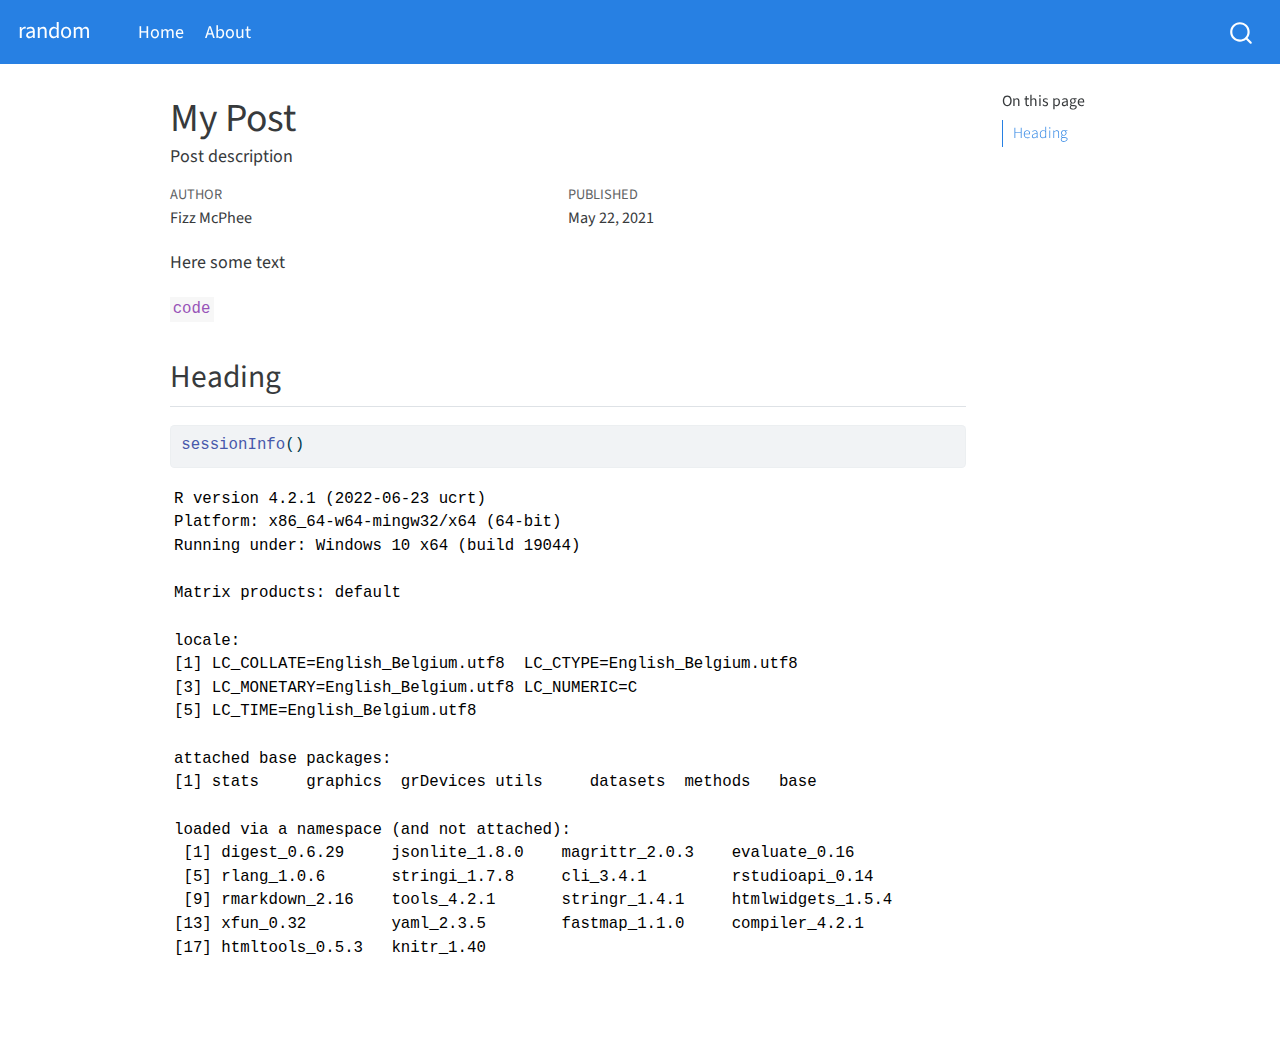
==== docs/posts/01-fitting-distributions/index.html @ 809f4a63 "add first post" ====
<!DOCTYPE html>
<html xmlns="http://www.w3.org/1999/xhtml" lang="en" xml:lang="en"><head>

<meta charset="utf-8">
<meta name="generator" content="quarto-1.2.269">

<meta name="viewport" content="width=device-width, initial-scale=1.0, user-scalable=yes">

<meta name="author" content="Fizz McPhee">
<meta name="dcterms.date" content="2021-05-22">
<meta name="description" content="Post description">

<title>random - My Post</title>
<style>
code{white-space: pre-wrap;}
span.smallcaps{font-variant: small-caps;}
div.columns{display: flex; gap: min(4vw, 1.5em);}
div.column{flex: auto; overflow-x: auto;}
div.hanging-indent{margin-left: 1.5em; text-indent: -1.5em;}
ul.task-list{list-style: none;}
ul.task-list li input[type="checkbox"] {
  width: 0.8em;
  margin: 0 0.8em 0.2em -1.6em;
  vertical-align: middle;
}
pre > code.sourceCode { white-space: pre; position: relative; }
pre > code.sourceCode > span { display: inline-block; line-height: 1.25; }
pre > code.sourceCode > span:empty { height: 1.2em; }
.sourceCode { overflow: visible; }
code.sourceCode > span { color: inherit; text-decoration: inherit; }
div.sourceCode { margin: 1em 0; }
pre.sourceCode { margin: 0; }
@media screen {
div.sourceCode { overflow: auto; }
}
@media print {
pre > code.sourceCode { white-space: pre-wrap; }
pre > code.sourceCode > span { text-indent: -5em; padding-left: 5em; }
}
pre.numberSource code
  { counter-reset: source-line 0; }
pre.numberSource code > span
  { position: relative; left: -4em; counter-increment: source-line; }
pre.numberSource code > span > a:first-child::before
  { content: counter(source-line);
    position: relative; left: -1em; text-align: right; vertical-align: baseline;
    border: none; display: inline-block;
    -webkit-touch-callout: none; -webkit-user-select: none;
    -khtml-user-select: none; -moz-user-select: none;
    -ms-user-select: none; user-select: none;
    padding: 0 4px; width: 4em;
    color: #aaaaaa;
  }
pre.numberSource { margin-left: 3em; border-left: 1px solid #aaaaaa;  padding-left: 4px; }
div.sourceCode
  {   }
@media screen {
pre > code.sourceCode > span > a:first-child::before { text-decoration: underline; }
}
code span.al { color: #ff0000; font-weight: bold; } /* Alert */
code span.an { color: #60a0b0; font-weight: bold; font-style: italic; } /* Annotation */
code span.at { color: #7d9029; } /* Attribute */
code span.bn { color: #40a070; } /* BaseN */
code span.bu { color: #008000; } /* BuiltIn */
code span.cf { color: #007020; font-weight: bold; } /* ControlFlow */
code span.ch { color: #4070a0; } /* Char */
code span.cn { color: #880000; } /* Constant */
code span.co { color: #60a0b0; font-style: italic; } /* Comment */
code span.cv { color: #60a0b0; font-weight: bold; font-style: italic; } /* CommentVar */
code span.do { color: #ba2121; font-style: italic; } /* Documentation */
code span.dt { color: #902000; } /* DataType */
code span.dv { color: #40a070; } /* DecVal */
code span.er { color: #ff0000; font-weight: bold; } /* Error */
code span.ex { } /* Extension */
code span.fl { color: #40a070; } /* Float */
code span.fu { color: #06287e; } /* Function */
code span.im { color: #008000; font-weight: bold; } /* Import */
code span.in { color: #60a0b0; font-weight: bold; font-style: italic; } /* Information */
code span.kw { color: #007020; font-weight: bold; } /* Keyword */
code span.op { color: #666666; } /* Operator */
code span.ot { color: #007020; } /* Other */
code span.pp { color: #bc7a00; } /* Preprocessor */
code span.sc { color: #4070a0; } /* SpecialChar */
code span.ss { color: #bb6688; } /* SpecialString */
code span.st { color: #4070a0; } /* String */
code span.va { color: #19177c; } /* Variable */
code span.vs { color: #4070a0; } /* VerbatimString */
code span.wa { color: #60a0b0; font-weight: bold; font-style: italic; } /* Warning */
</style>


<script src="../../site_libs/quarto-nav/quarto-nav.js"></script>
<script src="../../site_libs/quarto-nav/headroom.min.js"></script>
<script src="../../site_libs/clipboard/clipboard.min.js"></script>
<script src="../../site_libs/quarto-search/autocomplete.umd.js"></script>
<script src="../../site_libs/quarto-search/fuse.min.js"></script>
<script src="../../site_libs/quarto-search/quarto-search.js"></script>
<meta name="quarto:offset" content="../../">
<script src="../../site_libs/quarto-html/quarto.js"></script>
<script src="../../site_libs/quarto-html/popper.min.js"></script>
<script src="../../site_libs/quarto-html/tippy.umd.min.js"></script>
<script src="../../site_libs/quarto-html/anchor.min.js"></script>
<link href="../../site_libs/quarto-html/tippy.css" rel="stylesheet">
<link href="../../site_libs/quarto-html/quarto-syntax-highlighting.css" rel="stylesheet" id="quarto-text-highlighting-styles">
<script src="../../site_libs/bootstrap/bootstrap.min.js"></script>
<link href="../../site_libs/bootstrap/bootstrap-icons.css" rel="stylesheet">
<link href="../../site_libs/bootstrap/bootstrap.min.css" rel="stylesheet" id="quarto-bootstrap" data-mode="light">
<script id="quarto-search-options" type="application/json">{
  "location": "navbar",
  "copy-button": false,
  "collapse-after": 3,
  "panel-placement": "end",
  "type": "overlay",
  "limit": 20,
  "language": {
    "search-no-results-text": "No results",
    "search-matching-documents-text": "matching documents",
    "search-copy-link-title": "Copy link to search",
    "search-hide-matches-text": "Hide additional matches",
    "search-more-match-text": "more match in this document",
    "search-more-matches-text": "more matches in this document",
    "search-clear-button-title": "Clear",
    "search-detached-cancel-button-title": "Cancel",
    "search-submit-button-title": "Submit"
  }
}</script>


<link rel="stylesheet" href="../../styles.css">
</head>

<body class="nav-fixed">

<div id="quarto-search-results"></div>
  <header id="quarto-header" class="headroom fixed-top">
    <nav class="navbar navbar-expand-lg navbar-dark ">
      <div class="navbar-container container-fluid">
      <div class="navbar-brand-container">
    <a class="navbar-brand" href="../../index.html">
    <span class="navbar-title">random</span>
    </a>
  </div>
          <button class="navbar-toggler" type="button" data-bs-toggle="collapse" data-bs-target="#navbarCollapse" aria-controls="navbarCollapse" aria-expanded="false" aria-label="Toggle navigation" onclick="if (window.quartoToggleHeadroom) { window.quartoToggleHeadroom(); }">
  <span class="navbar-toggler-icon"></span>
</button>
          <div class="collapse navbar-collapse" id="navbarCollapse">
            <ul class="navbar-nav navbar-nav-scroll me-auto">
  <li class="nav-item">
    <a class="nav-link" href="../../index.html">
 <span class="menu-text">Home</span></a>
  </li>  
  <li class="nav-item">
    <a class="nav-link" href="../../about.html">
 <span class="menu-text">About</span></a>
  </li>  
</ul>
              <div id="quarto-search" class="" title="Search"></div>
          </div> <!-- /navcollapse -->
      </div> <!-- /container-fluid -->
    </nav>
</header>
<!-- content -->
<div id="quarto-content" class="quarto-container page-columns page-rows-contents page-layout-article page-navbar">
<!-- sidebar -->
<!-- margin-sidebar -->
    <div id="quarto-margin-sidebar" class="sidebar margin-sidebar">
        <nav id="TOC" role="doc-toc" class="toc-active">
    <h2 id="toc-title">On this page</h2>
   
  <ul>
  <li><a href="#heading" id="toc-heading" class="nav-link active" data-scroll-target="#heading">Heading</a></li>
  </ul>
</nav>
    </div>
<!-- main -->
<main class="content" id="quarto-document-content">

<header id="title-block-header" class="quarto-title-block default">
<div class="quarto-title">
<h1 class="title">My Post</h1>
</div>

<div>
  <div class="description">
    Post description
  </div>
</div>


<div class="quarto-title-meta">

    <div>
    <div class="quarto-title-meta-heading">Author</div>
    <div class="quarto-title-meta-contents">
             <p>Fizz McPhee </p>
          </div>
  </div>
    
    <div>
    <div class="quarto-title-meta-heading">Published</div>
    <div class="quarto-title-meta-contents">
      <p class="date">May 22, 2021</p>
    </div>
  </div>
  
    
  </div>
  

</header>

<p>Here some text</p>
<p><code>code</code></p>
<section id="heading" class="level2">
<h2 class="anchored" data-anchor-id="heading">Heading</h2>
<div class="cell">
<div class="sourceCode cell-code" id="cb1"><pre class="sourceCode r code-with-copy"><code class="sourceCode r"><span id="cb1-1"><a href="#cb1-1" aria-hidden="true" tabindex="-1"></a><span class="fu">sessionInfo</span>()</span></code><button title="Copy to Clipboard" class="code-copy-button"><i class="bi"></i></button></pre></div>
<div class="cell-output cell-output-stdout">
<pre><code>R version 4.2.1 (2022-06-23 ucrt)
Platform: x86_64-w64-mingw32/x64 (64-bit)
Running under: Windows 10 x64 (build 19044)

Matrix products: default

locale:
[1] LC_COLLATE=English_Belgium.utf8  LC_CTYPE=English_Belgium.utf8   
[3] LC_MONETARY=English_Belgium.utf8 LC_NUMERIC=C                    
[5] LC_TIME=English_Belgium.utf8    

attached base packages:
[1] stats     graphics  grDevices utils     datasets  methods   base     

loaded via a namespace (and not attached):
 [1] digest_0.6.29     jsonlite_1.8.0    magrittr_2.0.3    evaluate_0.16    
 [5] rlang_1.0.6       stringi_1.7.8     cli_3.4.1         rstudioapi_0.14  
 [9] rmarkdown_2.16    tools_4.2.1       stringr_1.4.1     htmlwidgets_1.5.4
[13] xfun_0.32         yaml_2.3.5        fastmap_1.1.0     compiler_4.2.1   
[17] htmltools_0.5.3   knitr_1.40       </code></pre>
</div>
</div>


</section>

</main> <!-- /main -->
<script id="quarto-html-after-body" type="application/javascript">
window.document.addEventListener("DOMContentLoaded", function (event) {
  const toggleBodyColorMode = (bsSheetEl) => {
    const mode = bsSheetEl.getAttribute("data-mode");
    const bodyEl = window.document.querySelector("body");
    if (mode === "dark") {
      bodyEl.classList.add("quarto-dark");
      bodyEl.classList.remove("quarto-light");
    } else {
      bodyEl.classList.add("quarto-light");
      bodyEl.classList.remove("quarto-dark");
    }
  }
  const toggleBodyColorPrimary = () => {
    const bsSheetEl = window.document.querySelector("link#quarto-bootstrap");
    if (bsSheetEl) {
      toggleBodyColorMode(bsSheetEl);
    }
  }
  toggleBodyColorPrimary();  
  const icon = "";
  const anchorJS = new window.AnchorJS();
  anchorJS.options = {
    placement: 'right',
    icon: icon
  };
  anchorJS.add('.anchored');
  const clipboard = new window.ClipboardJS('.code-copy-button', {
    target: function(trigger) {
      return trigger.previousElementSibling;
    }
  });
  clipboard.on('success', function(e) {
    // button target
    const button = e.trigger;
    // don't keep focus
    button.blur();
    // flash "checked"
    button.classList.add('code-copy-button-checked');
    var currentTitle = button.getAttribute("title");
    button.setAttribute("title", "Copied!");
    let tooltip;
    if (window.bootstrap) {
      button.setAttribute("data-bs-toggle", "tooltip");
      button.setAttribute("data-bs-placement", "left");
      button.setAttribute("data-bs-title", "Copied!");
      tooltip = new bootstrap.Tooltip(button, 
        { trigger: "manual", 
          customClass: "code-copy-button-tooltip",
          offset: [0, -8]});
      tooltip.show();    
    }
    setTimeout(function() {
      if (tooltip) {
        tooltip.hide();
        button.removeAttribute("data-bs-title");
        button.removeAttribute("data-bs-toggle");
        button.removeAttribute("data-bs-placement");
      }
      button.setAttribute("title", currentTitle);
      button.classList.remove('code-copy-button-checked');
    }, 1000);
    // clear code selection
    e.clearSelection();
  });
  function tippyHover(el, contentFn) {
    const config = {
      allowHTML: true,
      content: contentFn,
      maxWidth: 500,
      delay: 100,
      arrow: false,
      appendTo: function(el) {
          return el.parentElement;
      },
      interactive: true,
      interactiveBorder: 10,
      theme: 'quarto',
      placement: 'bottom-start'
    };
    window.tippy(el, config); 
  }
  const noterefs = window.document.querySelectorAll('a[role="doc-noteref"]');
  for (var i=0; i<noterefs.length; i++) {
    const ref = noterefs[i];
    tippyHover(ref, function() {
      // use id or data attribute instead here
      let href = ref.getAttribute('data-footnote-href') || ref.getAttribute('href');
      try { href = new URL(href).hash; } catch {}
      const id = href.replace(/^#\/?/, "");
      const note = window.document.getElementById(id);
      return note.innerHTML;
    });
  }
  const findCites = (el) => {
    const parentEl = el.parentElement;
    if (parentEl) {
      const cites = parentEl.dataset.cites;
      if (cites) {
        return {
          el,
          cites: cites.split(' ')
        };
      } else {
        return findCites(el.parentElement)
      }
    } else {
      return undefined;
    }
  };
  var bibliorefs = window.document.querySelectorAll('a[role="doc-biblioref"]');
  for (var i=0; i<bibliorefs.length; i++) {
    const ref = bibliorefs[i];
    const citeInfo = findCites(ref);
    if (citeInfo) {
      tippyHover(citeInfo.el, function() {
        var popup = window.document.createElement('div');
        citeInfo.cites.forEach(function(cite) {
          var citeDiv = window.document.createElement('div');
          citeDiv.classList.add('hanging-indent');
          citeDiv.classList.add('csl-entry');
          var biblioDiv = window.document.getElementById('ref-' + cite);
          if (biblioDiv) {
            citeDiv.innerHTML = biblioDiv.innerHTML;
          }
          popup.appendChild(citeDiv);
        });
        return popup.innerHTML;
      });
    }
  }
});
</script>
</div> <!-- /content -->



</body></html>
---- docs/site_libs/quarto-html/tippy.css ----
.tippy-box[data-animation=fade][data-state=hidden]{opacity:0}[data-tippy-root]{max-width:calc(100vw - 10px)}.tippy-box{position:relative;background-color:#333;color:#fff;border-radius:4px;font-size:14px;line-height:1.4;white-space:normal;outline:0;transition-property:transform,visibility,opacity}.tippy-box[data-placement^=top]>.tippy-arrow{bottom:0}.tippy-box[data-placement^=top]>.tippy-arrow:before{bottom:-7px;left:0;border-width:8px 8px 0;border-top-color:initial;transform-origin:center top}.tippy-box[data-placement^=bottom]>.tippy-arrow{top:0}.tippy-box[data-placement^=bottom]>.tippy-arrow:before{top:-7px;left:0;border-width:0 8px 8px;border-bottom-color:initial;transform-origin:center bottom}.tippy-box[data-placement^=left]>.tippy-arrow{right:0}.tippy-box[data-placement^=left]>.tippy-arrow:before{border-width:8px 0 8px 8px;border-left-color:initial;right:-7px;transform-origin:center left}.tippy-box[data-placement^=right]>.tippy-arrow{left:0}.tippy-box[data-placement^=right]>.tippy-arrow:before{left:-7px;border-width:8px 8px 8px 0;border-right-color:initial;transform-origin:center right}.tippy-box[data-inertia][data-state=visible]{transition-timing-function:cubic-bezier(.54,1.5,.38,1.11)}.tippy-arrow{width:16px;height:16px;color:#333}.tippy-arrow:before{content:"";position:absolute;border-color:transparent;border-style:solid}.tippy-content{position:relative;padding:5px 9px;z-index:1}
---- docs/site_libs/quarto-html/quarto-syntax-highlighting.css ----
/* quarto syntax highlight colors */
:root {
  --quarto-hl-ot-color: #003B4F;
  --quarto-hl-at-color: #657422;
  --quarto-hl-ss-color: #20794D;
  --quarto-hl-an-color: #5E5E5E;
  --quarto-hl-fu-color: #4758AB;
  --quarto-hl-st-color: #20794D;
  --quarto-hl-cf-color: #003B4F;
  --quarto-hl-op-color: #5E5E5E;
  --quarto-hl-er-color: #AD0000;
  --quarto-hl-bn-color: #AD0000;
  --quarto-hl-al-color: #AD0000;
  --quarto-hl-va-color: #111111;
  --quarto-hl-bu-color: inherit;
  --quarto-hl-ex-color: inherit;
  --quarto-hl-pp-color: #AD0000;
  --quarto-hl-in-color: #5E5E5E;
  --quarto-hl-vs-color: #20794D;
  --quarto-hl-wa-color: #5E5E5E;
  --quarto-hl-do-color: #5E5E5E;
  --quarto-hl-im-color: #00769E;
  --quarto-hl-ch-color: #20794D;
  --quarto-hl-dt-color: #AD0000;
  --quarto-hl-fl-color: #AD0000;
  --quarto-hl-co-color: #5E5E5E;
  --quarto-hl-cv-color: #5E5E5E;
  --quarto-hl-cn-color: #8f5902;
  --quarto-hl-sc-color: #5E5E5E;
  --quarto-hl-dv-color: #AD0000;
  --quarto-hl-kw-color: #003B4F;
}

/* other quarto variables */
:root {
  --quarto-font-monospace: SFMono-Regular, Menlo, Monaco, Consolas, "Liberation Mono", "Courier New", monospace;
}

pre > code.sourceCode > span {
  color: #003B4F;
}

code span {
  color: #003B4F;
}

code.sourceCode > span {
  color: #003B4F;
}

div.sourceCode,
div.sourceCode pre.sourceCode {
  color: #003B4F;
}

code span.ot {
  color: #003B4F;
}

code span.at {
  color: #657422;
}

code span.ss {
  color: #20794D;
}

code span.an {
  color: #5E5E5E;
}

code span.fu {
  color: #4758AB;
}

code span.st {
  color: #20794D;
}

code span.cf {
  color: #003B4F;
}

code span.op {
  color: #5E5E5E;
}

code span.er {
  color: #AD0000;
}

code span.bn {
  color: #AD0000;
}

code span.al {
  color: #AD0000;
}

code span.va {
  color: #111111;
}

code span.pp {
  color: #AD0000;
}

code span.in {
  color: #5E5E5E;
}

code span.vs {
  color: #20794D;
}

code span.wa {
  color: #5E5E5E;
  font-style: italic;
}

code span.do {
  color: #5E5E5E;
  font-style: italic;
}

code span.im {
  color: #00769E;
}

code span.ch {
  color: #20794D;
}

code span.dt {
  color: #AD0000;
}

code span.fl {
  color: #AD0000;
}

code span.co {
  color: #5E5E5E;
}

code span.cv {
  color: #5E5E5E;
  font-style: italic;
}

code span.cn {
  color: #8f5902;
}

code span.sc {
  color: #5E5E5E;
}

code span.dv {
  color: #AD0000;
}

code span.kw {
  color: #003B4F;
}

.prevent-inlining {
  content: "</";
}

/*# sourceMappingURL=debc5d5d77c3f9108843748ff7464032.css.map */
---- docs/styles.css ----
/* css styles */
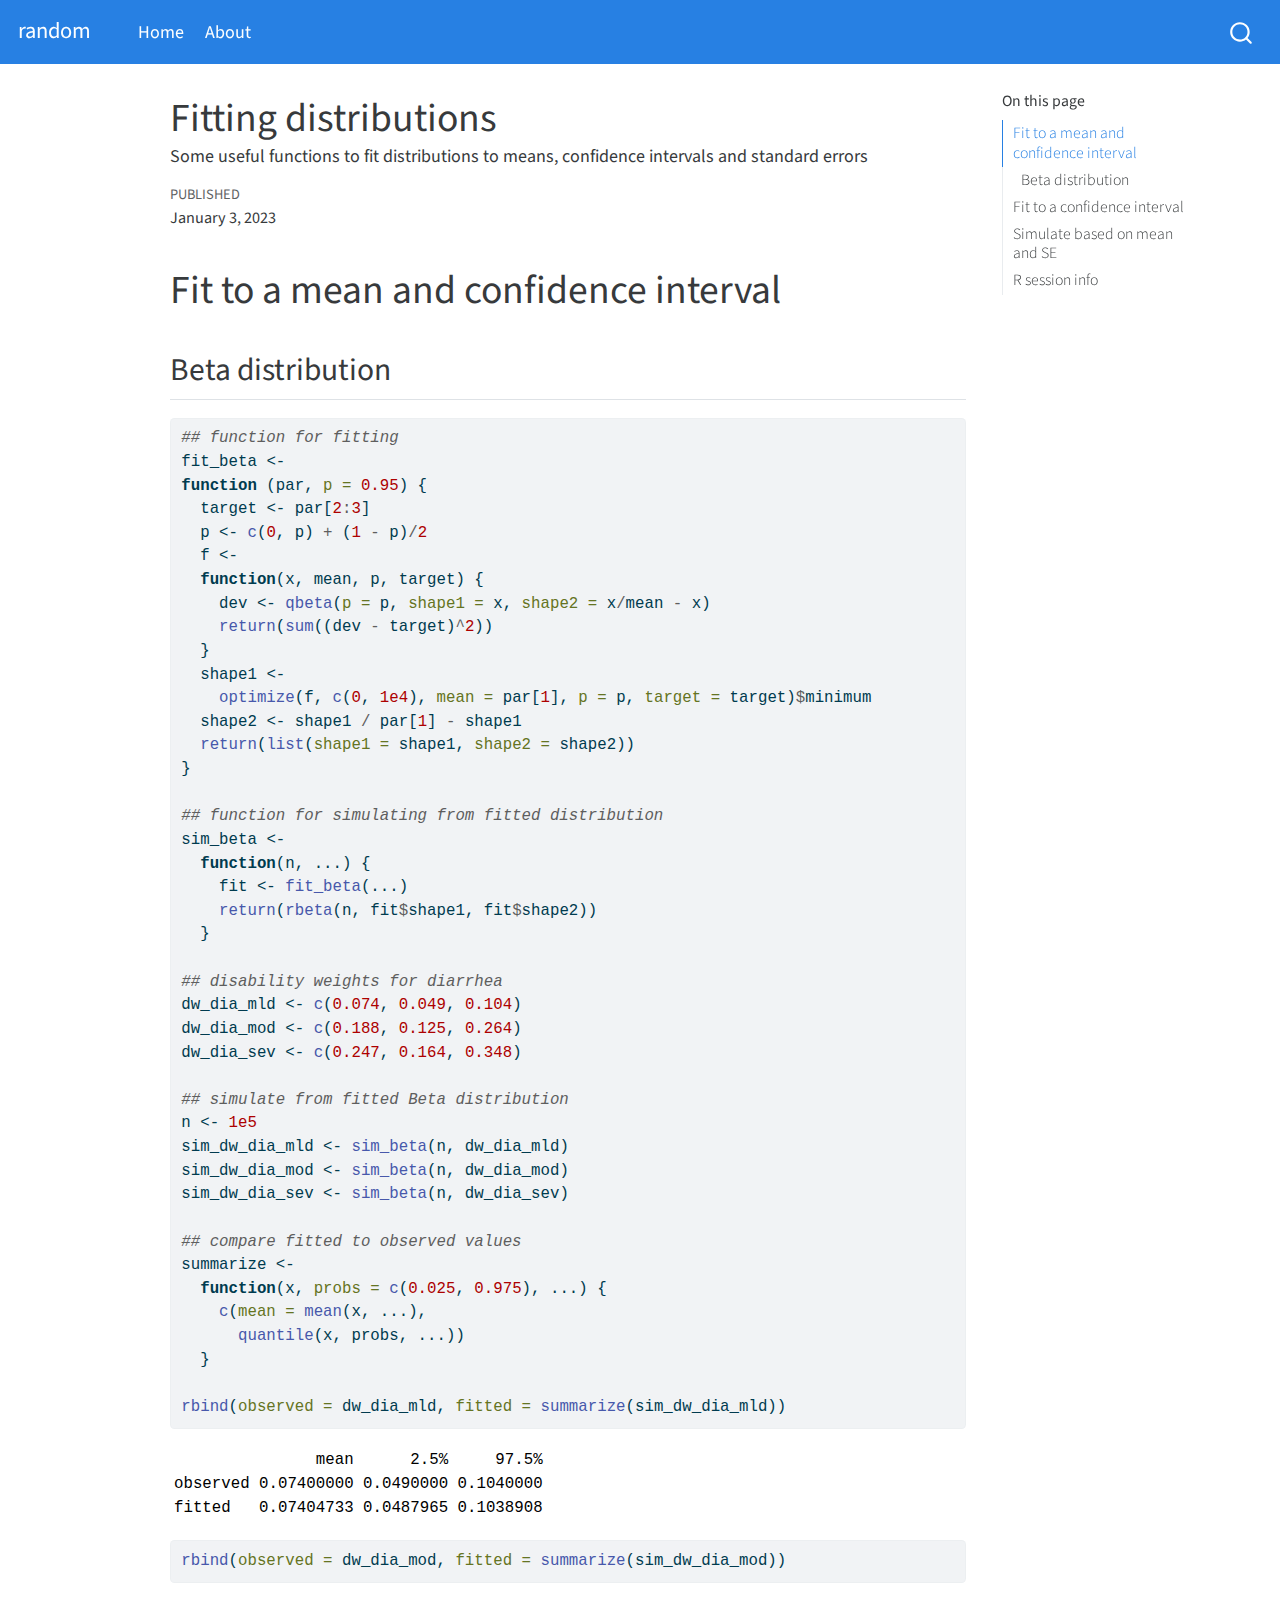
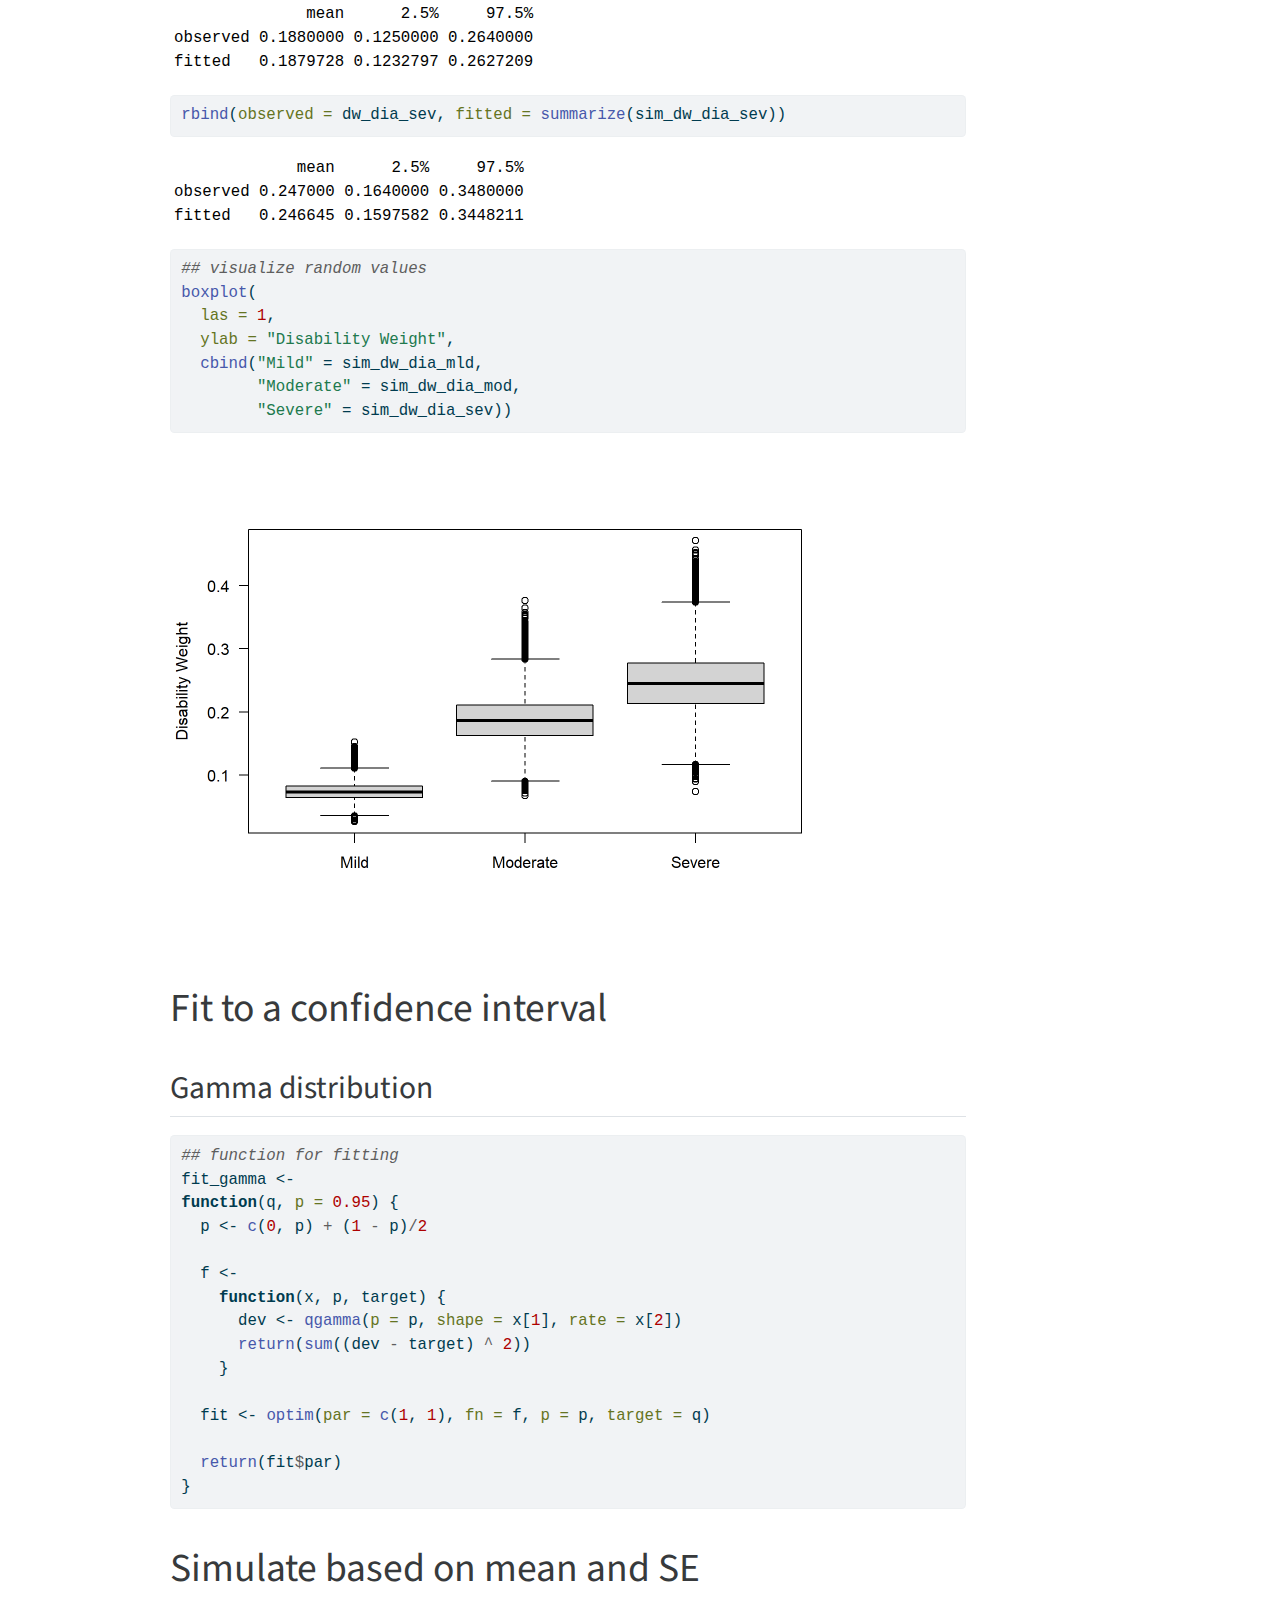
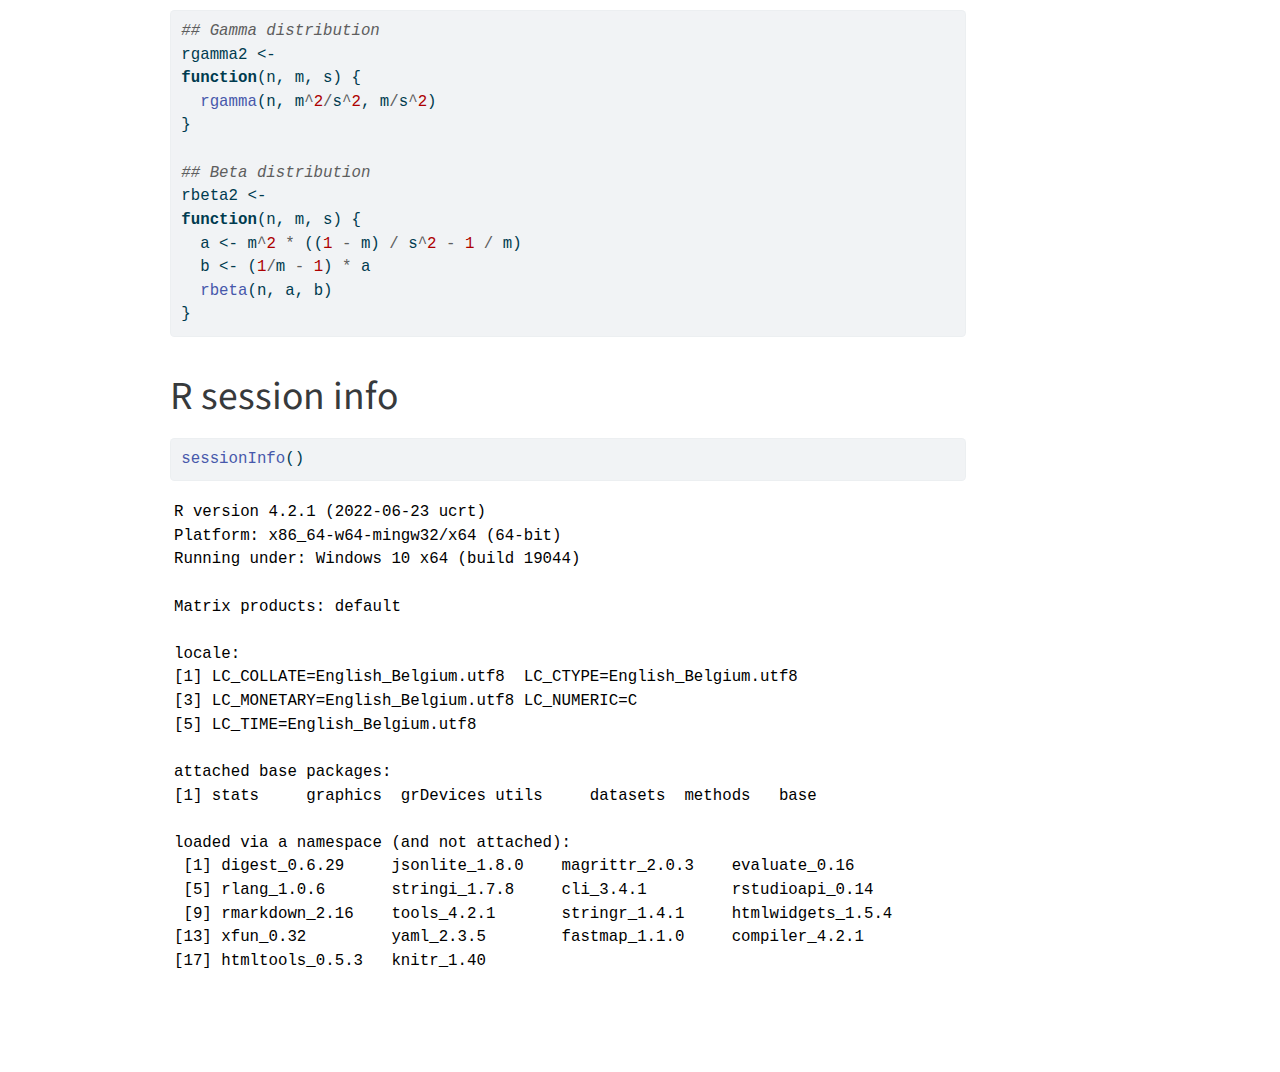
==== commit 8570592e: "update post" ====
--- a/docs/posts/01-fitting-distributions/index.html
+++ b/docs/posts/01-fitting-distributions/index.html
@@ -6,11 +6,10 @@
 
 <meta name="viewport" content="width=device-width, initial-scale=1.0, user-scalable=yes">
 
-<meta name="author" content="Fizz McPhee">
-<meta name="dcterms.date" content="2021-05-22">
-<meta name="description" content="Post description">
-
-<title>random - My Post</title>
+<meta name="dcterms.date" content="2023-01-03">
+<meta name="description" content="Some useful functions to fit distributions to means, confidence intervals and standard errors">
+
+<title>random - Fitting distributions</title>
 <style>
 code{white-space: pre-wrap;}
 span.smallcaps{font-variant: small-caps;}
@@ -168,7 +167,16 @@
     <h2 id="toc-title">On this page</h2>
    
   <ul>
-  <li><a href="#heading" id="toc-heading" class="nav-link active" data-scroll-target="#heading">Heading</a></li>
+  <li><a href="#fit-to-a-mean-and-confidence-interval" id="toc-fit-to-a-mean-and-confidence-interval" class="nav-link active" data-scroll-target="#fit-to-a-mean-and-confidence-interval">Fit to a mean and confidence interval</a>
+  <ul class="collapse">
+  <li><a href="#beta-distribution" id="toc-beta-distribution" class="nav-link" data-scroll-target="#beta-distribution">Beta distribution</a></li>
+  </ul></li>
+  <li><a href="#fit-to-a-confidence-interval" id="toc-fit-to-a-confidence-interval" class="nav-link" data-scroll-target="#fit-to-a-confidence-interval">Fit to a confidence interval</a>
+  <ul class="collapse">
+  <li><a href="#gamma-distribution" id="toc-gamma-distribution" class="nav-link" data-scroll-target="#gamma-distribution">Gamma distribution</a></li>
+  </ul></li>
+  <li><a href="#simulate-based-on-mean-and-se" id="toc-simulate-based-on-mean-and-se" class="nav-link" data-scroll-target="#simulate-based-on-mean-and-se">Simulate based on mean and SE</a></li>
+  <li><a href="#r-session-info" id="toc-r-session-info" class="nav-link" data-scroll-target="#r-session-info">R session info</a></li>
   </ul>
 </nav>
     </div>
@@ -177,29 +185,23 @@
 
 <header id="title-block-header" class="quarto-title-block default">
 <div class="quarto-title">
-<h1 class="title">My Post</h1>
+<h1 class="title">Fitting distributions</h1>
 </div>
 
 <div>
   <div class="description">
-    Post description
+    Some useful functions to fit distributions to means, confidence intervals and standard errors
   </div>
 </div>
 
 
 <div class="quarto-title-meta">
 
-    <div>
-    <div class="quarto-title-meta-heading">Author</div>
-    <div class="quarto-title-meta-contents">
-             <p>Fizz McPhee </p>
-          </div>
-  </div>
     
     <div>
     <div class="quarto-title-meta-heading">Published</div>
     <div class="quarto-title-meta-contents">
-      <p class="date">May 22, 2021</p>
+      <p class="date">January 3, 2023</p>
     </div>
   </div>
   
@@ -209,12 +211,128 @@
 
 </header>
 
-<p>Here some text</p>
-<p><code>code</code></p>
-<section id="heading" class="level2">
-<h2 class="anchored" data-anchor-id="heading">Heading</h2>
+<section id="fit-to-a-mean-and-confidence-interval" class="level1">
+<h1>Fit to a mean and confidence interval</h1>
+<section id="beta-distribution" class="level2">
+<h2 class="anchored" data-anchor-id="beta-distribution">Beta distribution</h2>
 <div class="cell">
-<div class="sourceCode cell-code" id="cb1"><pre class="sourceCode r code-with-copy"><code class="sourceCode r"><span id="cb1-1"><a href="#cb1-1" aria-hidden="true" tabindex="-1"></a><span class="fu">sessionInfo</span>()</span></code><button title="Copy to Clipboard" class="code-copy-button"><i class="bi"></i></button></pre></div>
+<div class="sourceCode cell-code" id="cb1"><pre class="sourceCode r code-with-copy"><code class="sourceCode r"><span id="cb1-1"><a href="#cb1-1" aria-hidden="true" tabindex="-1"></a><span class="do">## function for fitting</span></span>
+<span id="cb1-2"><a href="#cb1-2" aria-hidden="true" tabindex="-1"></a>fit_beta <span class="ot">&lt;-</span></span>
+<span id="cb1-3"><a href="#cb1-3" aria-hidden="true" tabindex="-1"></a><span class="cf">function</span> (par, <span class="at">p =</span> <span class="fl">0.95</span>) {</span>
+<span id="cb1-4"><a href="#cb1-4" aria-hidden="true" tabindex="-1"></a>  target <span class="ot">&lt;-</span> par[<span class="dv">2</span><span class="sc">:</span><span class="dv">3</span>]</span>
+<span id="cb1-5"><a href="#cb1-5" aria-hidden="true" tabindex="-1"></a>  p <span class="ot">&lt;-</span> <span class="fu">c</span>(<span class="dv">0</span>, p) <span class="sc">+</span> (<span class="dv">1</span> <span class="sc">-</span> p)<span class="sc">/</span><span class="dv">2</span></span>
+<span id="cb1-6"><a href="#cb1-6" aria-hidden="true" tabindex="-1"></a>  f <span class="ot">&lt;-</span></span>
+<span id="cb1-7"><a href="#cb1-7" aria-hidden="true" tabindex="-1"></a>  <span class="cf">function</span>(x, mean, p, target) {</span>
+<span id="cb1-8"><a href="#cb1-8" aria-hidden="true" tabindex="-1"></a>    dev <span class="ot">&lt;-</span> <span class="fu">qbeta</span>(<span class="at">p =</span> p, <span class="at">shape1 =</span> x, <span class="at">shape2 =</span> x<span class="sc">/</span>mean <span class="sc">-</span> x)</span>
+<span id="cb1-9"><a href="#cb1-9" aria-hidden="true" tabindex="-1"></a>    <span class="fu">return</span>(<span class="fu">sum</span>((dev <span class="sc">-</span> target)<span class="sc">^</span><span class="dv">2</span>))</span>
+<span id="cb1-10"><a href="#cb1-10" aria-hidden="true" tabindex="-1"></a>  }</span>
+<span id="cb1-11"><a href="#cb1-11" aria-hidden="true" tabindex="-1"></a>  shape1 <span class="ot">&lt;-</span></span>
+<span id="cb1-12"><a href="#cb1-12" aria-hidden="true" tabindex="-1"></a>    <span class="fu">optimize</span>(f, <span class="fu">c</span>(<span class="dv">0</span>, <span class="fl">1e4</span>), <span class="at">mean =</span> par[<span class="dv">1</span>], <span class="at">p =</span> p, <span class="at">target =</span> target)<span class="sc">$</span>minimum</span>
+<span id="cb1-13"><a href="#cb1-13" aria-hidden="true" tabindex="-1"></a>  shape2 <span class="ot">&lt;-</span> shape1 <span class="sc">/</span> par[<span class="dv">1</span>] <span class="sc">-</span> shape1</span>
+<span id="cb1-14"><a href="#cb1-14" aria-hidden="true" tabindex="-1"></a>  <span class="fu">return</span>(<span class="fu">list</span>(<span class="at">shape1 =</span> shape1, <span class="at">shape2 =</span> shape2))</span>
+<span id="cb1-15"><a href="#cb1-15" aria-hidden="true" tabindex="-1"></a>}</span>
+<span id="cb1-16"><a href="#cb1-16" aria-hidden="true" tabindex="-1"></a></span>
+<span id="cb1-17"><a href="#cb1-17" aria-hidden="true" tabindex="-1"></a><span class="do">## function for simulating from fitted distribution</span></span>
+<span id="cb1-18"><a href="#cb1-18" aria-hidden="true" tabindex="-1"></a>sim_beta <span class="ot">&lt;-</span></span>
+<span id="cb1-19"><a href="#cb1-19" aria-hidden="true" tabindex="-1"></a>  <span class="cf">function</span>(n, ...) {</span>
+<span id="cb1-20"><a href="#cb1-20" aria-hidden="true" tabindex="-1"></a>    fit <span class="ot">&lt;-</span> <span class="fu">fit_beta</span>(...)</span>
+<span id="cb1-21"><a href="#cb1-21" aria-hidden="true" tabindex="-1"></a>    <span class="fu">return</span>(<span class="fu">rbeta</span>(n, fit<span class="sc">$</span>shape1, fit<span class="sc">$</span>shape2))</span>
+<span id="cb1-22"><a href="#cb1-22" aria-hidden="true" tabindex="-1"></a>  }</span>
+<span id="cb1-23"><a href="#cb1-23" aria-hidden="true" tabindex="-1"></a></span>
+<span id="cb1-24"><a href="#cb1-24" aria-hidden="true" tabindex="-1"></a><span class="do">## disability weights for diarrhea</span></span>
+<span id="cb1-25"><a href="#cb1-25" aria-hidden="true" tabindex="-1"></a>dw_dia_mld <span class="ot">&lt;-</span> <span class="fu">c</span>(<span class="fl">0.074</span>, <span class="fl">0.049</span>, <span class="fl">0.104</span>)</span>
+<span id="cb1-26"><a href="#cb1-26" aria-hidden="true" tabindex="-1"></a>dw_dia_mod <span class="ot">&lt;-</span> <span class="fu">c</span>(<span class="fl">0.188</span>, <span class="fl">0.125</span>, <span class="fl">0.264</span>)</span>
+<span id="cb1-27"><a href="#cb1-27" aria-hidden="true" tabindex="-1"></a>dw_dia_sev <span class="ot">&lt;-</span> <span class="fu">c</span>(<span class="fl">0.247</span>, <span class="fl">0.164</span>, <span class="fl">0.348</span>)</span>
+<span id="cb1-28"><a href="#cb1-28" aria-hidden="true" tabindex="-1"></a></span>
+<span id="cb1-29"><a href="#cb1-29" aria-hidden="true" tabindex="-1"></a><span class="do">## simulate from fitted Beta distribution</span></span>
+<span id="cb1-30"><a href="#cb1-30" aria-hidden="true" tabindex="-1"></a>n <span class="ot">&lt;-</span> <span class="fl">1e5</span></span>
+<span id="cb1-31"><a href="#cb1-31" aria-hidden="true" tabindex="-1"></a>sim_dw_dia_mld <span class="ot">&lt;-</span> <span class="fu">sim_beta</span>(n, dw_dia_mld)</span>
+<span id="cb1-32"><a href="#cb1-32" aria-hidden="true" tabindex="-1"></a>sim_dw_dia_mod <span class="ot">&lt;-</span> <span class="fu">sim_beta</span>(n, dw_dia_mod)</span>
+<span id="cb1-33"><a href="#cb1-33" aria-hidden="true" tabindex="-1"></a>sim_dw_dia_sev <span class="ot">&lt;-</span> <span class="fu">sim_beta</span>(n, dw_dia_sev)</span>
+<span id="cb1-34"><a href="#cb1-34" aria-hidden="true" tabindex="-1"></a></span>
+<span id="cb1-35"><a href="#cb1-35" aria-hidden="true" tabindex="-1"></a><span class="do">## compare fitted to observed values</span></span>
+<span id="cb1-36"><a href="#cb1-36" aria-hidden="true" tabindex="-1"></a>summarize <span class="ot">&lt;-</span></span>
+<span id="cb1-37"><a href="#cb1-37" aria-hidden="true" tabindex="-1"></a>  <span class="cf">function</span>(x, <span class="at">probs =</span> <span class="fu">c</span>(<span class="fl">0.025</span>, <span class="fl">0.975</span>), ...) {</span>
+<span id="cb1-38"><a href="#cb1-38" aria-hidden="true" tabindex="-1"></a>    <span class="fu">c</span>(<span class="at">mean =</span> <span class="fu">mean</span>(x, ...),</span>
+<span id="cb1-39"><a href="#cb1-39" aria-hidden="true" tabindex="-1"></a>      <span class="fu">quantile</span>(x, probs, ...))</span>
+<span id="cb1-40"><a href="#cb1-40" aria-hidden="true" tabindex="-1"></a>  }</span>
+<span id="cb1-41"><a href="#cb1-41" aria-hidden="true" tabindex="-1"></a></span>
+<span id="cb1-42"><a href="#cb1-42" aria-hidden="true" tabindex="-1"></a><span class="fu">rbind</span>(<span class="at">observed =</span> dw_dia_mld, <span class="at">fitted =</span> <span class="fu">summarize</span>(sim_dw_dia_mld))</span></code><button title="Copy to Clipboard" class="code-copy-button"><i class="bi"></i></button></pre></div>
+<div class="cell-output cell-output-stdout">
+<pre><code>               mean      2.5%     97.5%
+observed 0.07400000 0.0490000 0.1040000
+fitted   0.07404733 0.0487965 0.1038908</code></pre>
+</div>
+<div class="sourceCode cell-code" id="cb3"><pre class="sourceCode r code-with-copy"><code class="sourceCode r"><span id="cb3-1"><a href="#cb3-1" aria-hidden="true" tabindex="-1"></a><span class="fu">rbind</span>(<span class="at">observed =</span> dw_dia_mod, <span class="at">fitted =</span> <span class="fu">summarize</span>(sim_dw_dia_mod))</span></code><button title="Copy to Clipboard" class="code-copy-button"><i class="bi"></i></button></pre></div>
+<div class="cell-output cell-output-stdout">
+<pre><code>              mean      2.5%     97.5%
+observed 0.1880000 0.1250000 0.2640000
+fitted   0.1879728 0.1232797 0.2627209</code></pre>
+</div>
+<div class="sourceCode cell-code" id="cb5"><pre class="sourceCode r code-with-copy"><code class="sourceCode r"><span id="cb5-1"><a href="#cb5-1" aria-hidden="true" tabindex="-1"></a><span class="fu">rbind</span>(<span class="at">observed =</span> dw_dia_sev, <span class="at">fitted =</span> <span class="fu">summarize</span>(sim_dw_dia_sev))</span></code><button title="Copy to Clipboard" class="code-copy-button"><i class="bi"></i></button></pre></div>
+<div class="cell-output cell-output-stdout">
+<pre><code>             mean      2.5%     97.5%
+observed 0.247000 0.1640000 0.3480000
+fitted   0.246645 0.1597582 0.3448211</code></pre>
+</div>
+<div class="sourceCode cell-code" id="cb7"><pre class="sourceCode r code-with-copy"><code class="sourceCode r"><span id="cb7-1"><a href="#cb7-1" aria-hidden="true" tabindex="-1"></a><span class="do">## visualize random values</span></span>
+<span id="cb7-2"><a href="#cb7-2" aria-hidden="true" tabindex="-1"></a><span class="fu">boxplot</span>(</span>
+<span id="cb7-3"><a href="#cb7-3" aria-hidden="true" tabindex="-1"></a>  <span class="at">las =</span> <span class="dv">1</span>,</span>
+<span id="cb7-4"><a href="#cb7-4" aria-hidden="true" tabindex="-1"></a>  <span class="at">ylab =</span> <span class="st">"Disability Weight"</span>,</span>
+<span id="cb7-5"><a href="#cb7-5" aria-hidden="true" tabindex="-1"></a>  <span class="fu">cbind</span>(<span class="st">"Mild"</span> <span class="ot">=</span> sim_dw_dia_mld,</span>
+<span id="cb7-6"><a href="#cb7-6" aria-hidden="true" tabindex="-1"></a>        <span class="st">"Moderate"</span> <span class="ot">=</span> sim_dw_dia_mod,</span>
+<span id="cb7-7"><a href="#cb7-7" aria-hidden="true" tabindex="-1"></a>        <span class="st">"Severe"</span> <span class="ot">=</span> sim_dw_dia_sev))</span></code><button title="Copy to Clipboard" class="code-copy-button"><i class="bi"></i></button></pre></div>
+<div class="cell-output-display">
+<p><img src="index_files/figure-html/unnamed-chunk-1-1.png" class="img-fluid" width="672"></p>
+</div>
+</div>
+</section>
+</section>
+<section id="fit-to-a-confidence-interval" class="level1">
+<h1>Fit to a confidence interval</h1>
+<section id="gamma-distribution" class="level2">
+<h2 class="anchored" data-anchor-id="gamma-distribution">Gamma distribution</h2>
+<div class="cell">
+<div class="sourceCode cell-code" id="cb8"><pre class="sourceCode r code-with-copy"><code class="sourceCode r"><span id="cb8-1"><a href="#cb8-1" aria-hidden="true" tabindex="-1"></a><span class="do">## function for fitting</span></span>
+<span id="cb8-2"><a href="#cb8-2" aria-hidden="true" tabindex="-1"></a>fit_gamma <span class="ot">&lt;-</span></span>
+<span id="cb8-3"><a href="#cb8-3" aria-hidden="true" tabindex="-1"></a><span class="cf">function</span>(q, <span class="at">p =</span> <span class="fl">0.95</span>) {</span>
+<span id="cb8-4"><a href="#cb8-4" aria-hidden="true" tabindex="-1"></a>  p <span class="ot">&lt;-</span> <span class="fu">c</span>(<span class="dv">0</span>, p) <span class="sc">+</span> (<span class="dv">1</span> <span class="sc">-</span> p)<span class="sc">/</span><span class="dv">2</span></span>
+<span id="cb8-5"><a href="#cb8-5" aria-hidden="true" tabindex="-1"></a></span>
+<span id="cb8-6"><a href="#cb8-6" aria-hidden="true" tabindex="-1"></a>  f <span class="ot">&lt;-</span></span>
+<span id="cb8-7"><a href="#cb8-7" aria-hidden="true" tabindex="-1"></a>    <span class="cf">function</span>(x, p, target) {</span>
+<span id="cb8-8"><a href="#cb8-8" aria-hidden="true" tabindex="-1"></a>      dev <span class="ot">&lt;-</span> <span class="fu">qgamma</span>(<span class="at">p =</span> p, <span class="at">shape =</span> x[<span class="dv">1</span>], <span class="at">rate =</span> x[<span class="dv">2</span>])</span>
+<span id="cb8-9"><a href="#cb8-9" aria-hidden="true" tabindex="-1"></a>      <span class="fu">return</span>(<span class="fu">sum</span>((dev <span class="sc">-</span> target) <span class="sc">^</span> <span class="dv">2</span>))</span>
+<span id="cb8-10"><a href="#cb8-10" aria-hidden="true" tabindex="-1"></a>    }</span>
+<span id="cb8-11"><a href="#cb8-11" aria-hidden="true" tabindex="-1"></a></span>
+<span id="cb8-12"><a href="#cb8-12" aria-hidden="true" tabindex="-1"></a>  fit <span class="ot">&lt;-</span> <span class="fu">optim</span>(<span class="at">par =</span> <span class="fu">c</span>(<span class="dv">1</span>, <span class="dv">1</span>), <span class="at">fn =</span> f, <span class="at">p =</span> p, <span class="at">target =</span> q)</span>
+<span id="cb8-13"><a href="#cb8-13" aria-hidden="true" tabindex="-1"></a></span>
+<span id="cb8-14"><a href="#cb8-14" aria-hidden="true" tabindex="-1"></a>  <span class="fu">return</span>(fit<span class="sc">$</span>par)</span>
+<span id="cb8-15"><a href="#cb8-15" aria-hidden="true" tabindex="-1"></a>}</span></code><button title="Copy to Clipboard" class="code-copy-button"><i class="bi"></i></button></pre></div>
+</div>
+</section>
+</section>
+<section id="simulate-based-on-mean-and-se" class="level1">
+<h1>Simulate based on mean and SE</h1>
+<div class="cell">
+<div class="sourceCode cell-code" id="cb9"><pre class="sourceCode r code-with-copy"><code class="sourceCode r"><span id="cb9-1"><a href="#cb9-1" aria-hidden="true" tabindex="-1"></a><span class="do">## Gamma distribution</span></span>
+<span id="cb9-2"><a href="#cb9-2" aria-hidden="true" tabindex="-1"></a>rgamma2 <span class="ot">&lt;-</span></span>
+<span id="cb9-3"><a href="#cb9-3" aria-hidden="true" tabindex="-1"></a><span class="cf">function</span>(n, m, s) {</span>
+<span id="cb9-4"><a href="#cb9-4" aria-hidden="true" tabindex="-1"></a>  <span class="fu">rgamma</span>(n, m<span class="sc">^</span><span class="dv">2</span><span class="sc">/</span>s<span class="sc">^</span><span class="dv">2</span>, m<span class="sc">/</span>s<span class="sc">^</span><span class="dv">2</span>)</span>
+<span id="cb9-5"><a href="#cb9-5" aria-hidden="true" tabindex="-1"></a>}</span>
+<span id="cb9-6"><a href="#cb9-6" aria-hidden="true" tabindex="-1"></a></span>
+<span id="cb9-7"><a href="#cb9-7" aria-hidden="true" tabindex="-1"></a><span class="do">## Beta distribution</span></span>
+<span id="cb9-8"><a href="#cb9-8" aria-hidden="true" tabindex="-1"></a>rbeta2 <span class="ot">&lt;-</span></span>
+<span id="cb9-9"><a href="#cb9-9" aria-hidden="true" tabindex="-1"></a><span class="cf">function</span>(n, m, s) {</span>
+<span id="cb9-10"><a href="#cb9-10" aria-hidden="true" tabindex="-1"></a>  a <span class="ot">&lt;-</span> m<span class="sc">^</span><span class="dv">2</span> <span class="sc">*</span> ((<span class="dv">1</span> <span class="sc">-</span> m) <span class="sc">/</span> s<span class="sc">^</span><span class="dv">2</span> <span class="sc">-</span> <span class="dv">1</span> <span class="sc">/</span> m)</span>
+<span id="cb9-11"><a href="#cb9-11" aria-hidden="true" tabindex="-1"></a>  b <span class="ot">&lt;-</span> (<span class="dv">1</span><span class="sc">/</span>m <span class="sc">-</span> <span class="dv">1</span>) <span class="sc">*</span> a</span>
+<span id="cb9-12"><a href="#cb9-12" aria-hidden="true" tabindex="-1"></a>  <span class="fu">rbeta</span>(n, a, b)</span>
+<span id="cb9-13"><a href="#cb9-13" aria-hidden="true" tabindex="-1"></a>}</span></code><button title="Copy to Clipboard" class="code-copy-button"><i class="bi"></i></button></pre></div>
+</div>
+</section>
+<section id="r-session-info" class="level1">
+<h1>R session info</h1>
+<div class="cell">
+<div class="sourceCode cell-code" id="cb10"><pre class="sourceCode r code-with-copy"><code class="sourceCode r"><span id="cb10-1"><a href="#cb10-1" aria-hidden="true" tabindex="-1"></a><span class="fu">sessionInfo</span>()</span></code><button title="Copy to Clipboard" class="code-copy-button"><i class="bi"></i></button></pre></div>
 <div class="cell-output cell-output-stdout">
 <pre><code>R version 4.2.1 (2022-06-23 ucrt)
 Platform: x86_64-w64-mingw32/x64 (64-bit)
